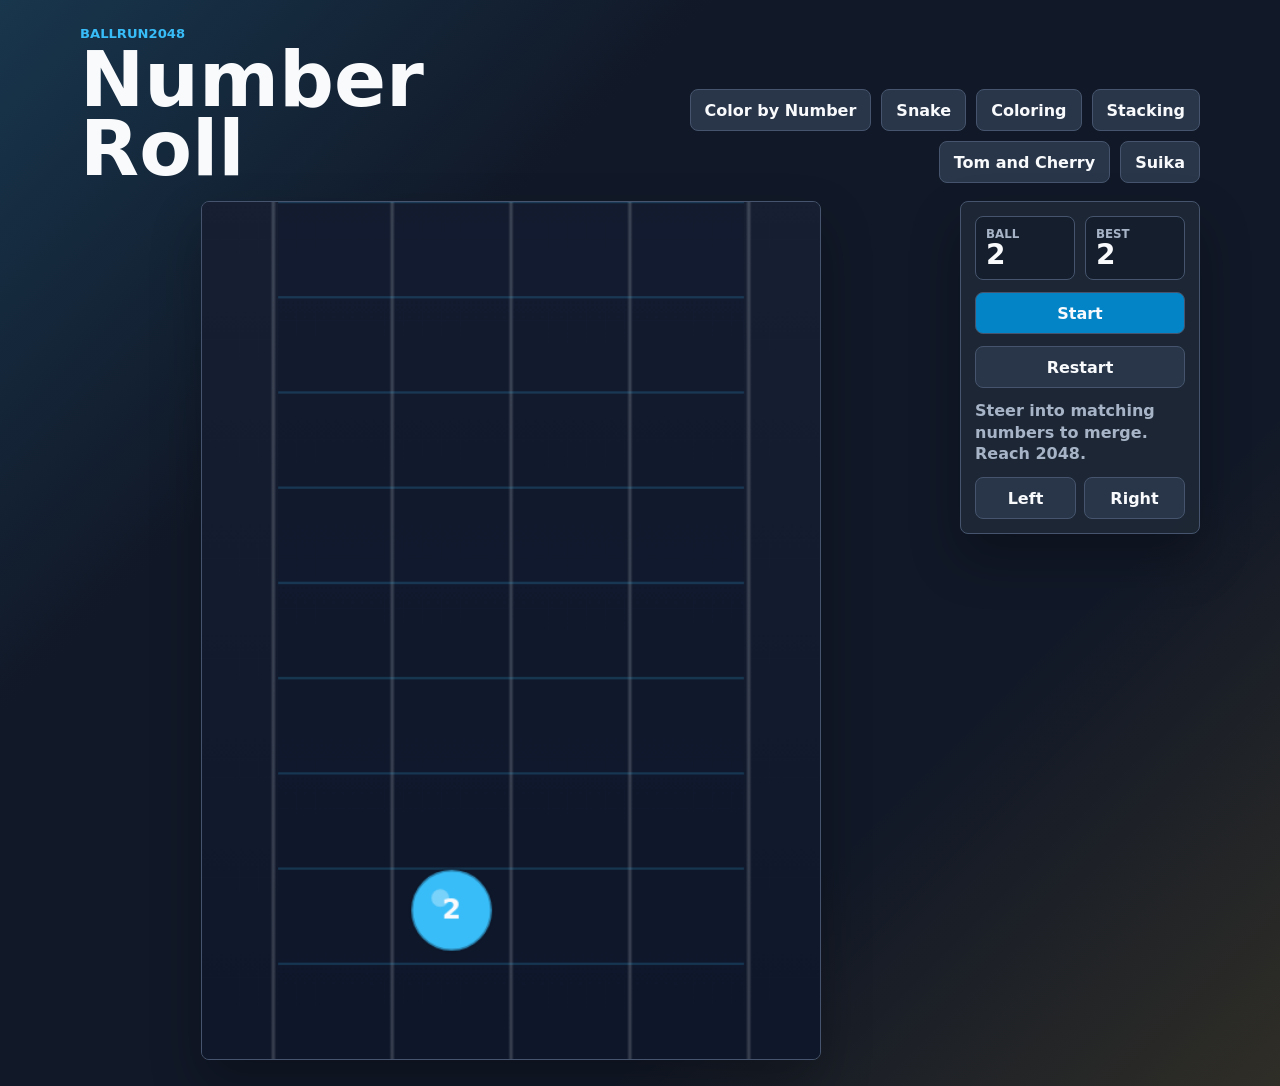
==== ballrun2048.html @ c7dc6cc1 "Add ballrun2048 game" ====
<!doctype html>
<html lang="en">
  <head>
    <meta charset="UTF-8" />
    <meta name="viewport" content="width=device-width, initial-scale=1.0" />
    <title>ballrun2048</title>
    <link rel="stylesheet" href="ballrun2048.css" />
  </head>
  <body>
    <main class="app">
      <section class="topbar">
        <div>
          <p class="eyebrow">ballrun2048</p>
          <h1>Number Roll</h1>
        </div>
        <nav class="game-nav" aria-label="Games">
          <a href="index.html">Color by Number</a>
          <a href="snake.html">Snake</a>
          <a href="coloring.html">Coloring</a>
          <a href="stacking.html">Stacking</a>
          <a href="tom-and-cherry.html">Tom and Cherry</a>
          <a href="suika.html">Suika</a>
        </nav>
      </section>

      <section class="game-layout">
        <canvas id="gameCanvas" width="520" height="720" aria-label="ballrun2048 game board"></canvas>
        <aside class="panel">
          <div class="score-grid">
            <div>
              <span>Ball</span>
              <strong id="valueLabel">2</strong>
            </div>
            <div>
              <span>Best</span>
              <strong id="bestLabel">2</strong>
            </div>
          </div>
          <button id="startButton" type="button">Start</button>
          <button id="restartButton" type="button">Restart</button>
          <p id="status" role="status" aria-live="polite">Steer into matching numbers to merge. Reach 2048.</p>
          <div class="pad" aria-label="Move controls">
            <button data-dir="left" type="button">Left</button>
            <button data-dir="right" type="button">Right</button>
          </div>
        </aside>
      </section>
    </main>

    <script src="ballrun2048.js"></script>
  </body>
</html>
---- ballrun2048.css ----
:root {
  color-scheme: dark;
  --bg: #111827;
  --panel: #1f2937;
  --panel-soft: #29364a;
  --text: #f8fafc;
  --muted: #a7b4c7;
  --line: #46556d;
  --accent: #38bdf8;
  --accent-dark: #0284c7;
}

* {
  box-sizing: border-box;
}

body {
  min-height: 100vh;
  margin: 0;
  font-family:
    Inter, ui-sans-serif, system-ui, -apple-system, BlinkMacSystemFont, "Segoe UI",
    sans-serif;
  color: var(--text);
  background:
    linear-gradient(135deg, rgba(56, 189, 248, 0.18), transparent 32rem),
    linear-gradient(315deg, rgba(251, 191, 36, 0.13), transparent 30rem),
    var(--bg);
}

button,
a {
  font: inherit;
}

button,
.game-nav a {
  height: 42px;
  border: 1px solid var(--line);
  border-radius: 8px;
  background: var(--panel-soft);
  color: var(--text);
  font-weight: 800;
  cursor: pointer;
}

button:hover,
.game-nav a:hover {
  border-color: var(--accent);
}

button:active {
  transform: translateY(1px);
}

.app {
  width: min(1120px, calc(100% - 28px));
  margin: 0 auto;
  padding: 26px 0;
}

.topbar {
  display: flex;
  align-items: end;
  justify-content: space-between;
  gap: 18px;
  margin-bottom: 18px;
}

.eyebrow {
  margin: 0 0 4px;
  color: var(--accent);
  font-size: 0.82rem;
  font-weight: 900;
  text-transform: uppercase;
}

h1 {
  margin: 0;
  font-size: clamp(2.1rem, 6vw, 5.1rem);
  line-height: 0.9;
}

.game-nav {
  display: flex;
  gap: 10px;
  flex-wrap: wrap;
  justify-content: flex-end;
}

.game-nav a {
  display: inline-grid;
  place-items: center;
  padding: 0 14px;
  text-decoration: none;
}

.game-layout {
  display: grid;
  grid-template-columns: minmax(0, 1fr) 240px;
  gap: 18px;
  align-items: start;
}

canvas,
.panel {
  border: 1px solid var(--line);
  border-radius: 8px;
  background: rgba(31, 41, 55, 0.86);
  box-shadow: 0 24px 50px rgba(0, 0, 0, 0.26);
}

canvas {
  display: block;
  width: min(100%, 74vh);
  max-width: 620px;
  aspect-ratio: 13 / 18;
  margin: 0 auto;
}

.panel {
  display: grid;
  gap: 12px;
  padding: 14px;
}

.score-grid {
  display: grid;
  grid-template-columns: 1fr 1fr;
  gap: 10px;
}

.score-grid div {
  padding: 10px;
  border: 1px solid var(--line);
  border-radius: 8px;
  background: rgba(16, 24, 40, 0.52);
}

.score-grid span {
  display: block;
  color: var(--muted);
  font-size: 0.74rem;
  font-weight: 900;
  text-transform: uppercase;
}

.score-grid strong {
  display: block;
  font-size: 1.75rem;
  line-height: 1;
}

#startButton {
  background: var(--accent-dark);
}

#status {
  min-height: 58px;
  margin: 0;
  color: var(--muted);
  font-weight: 800;
  line-height: 1.35;
}

.pad {
  display: grid;
  grid-template-columns: 1fr 1fr;
  gap: 8px;
}

@media (max-width: 820px) {
  .topbar,
  .game-layout {
    display: grid;
    grid-template-columns: 1fr;
  }

  .game-nav {
    justify-content: stretch;
  }

  .game-nav a {
    flex: 1;
  }

  .panel {
    grid-template-columns: 1fr 1fr;
  }

  .score-grid,
  #status,
  .pad {
    grid-column: 1 / -1;
  }
}
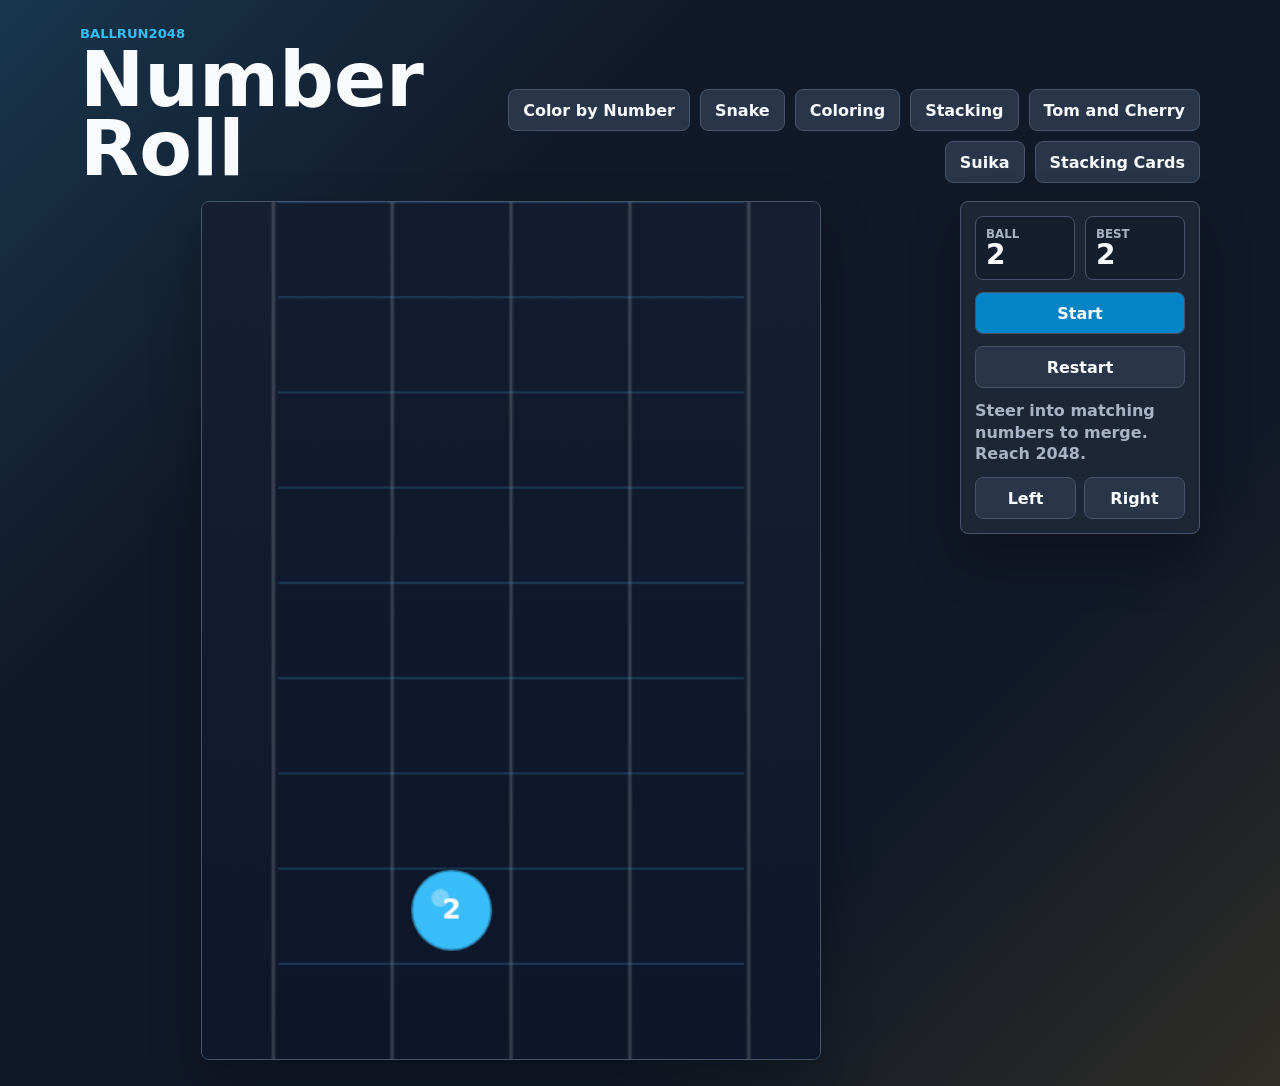
==== commit 22c349d0: "Add stacking cards game" ====
--- a/ballrun2048.html
+++ b/ballrun2048.html
@@ -20,6 +20,7 @@
           <a href="stacking.html">Stacking</a>
           <a href="tom-and-cherry.html">Tom and Cherry</a>
           <a href="suika.html">Suika</a>
+          <a href="stacking-cards.html">Stacking Cards</a>
         </nav>
       </section>
 
